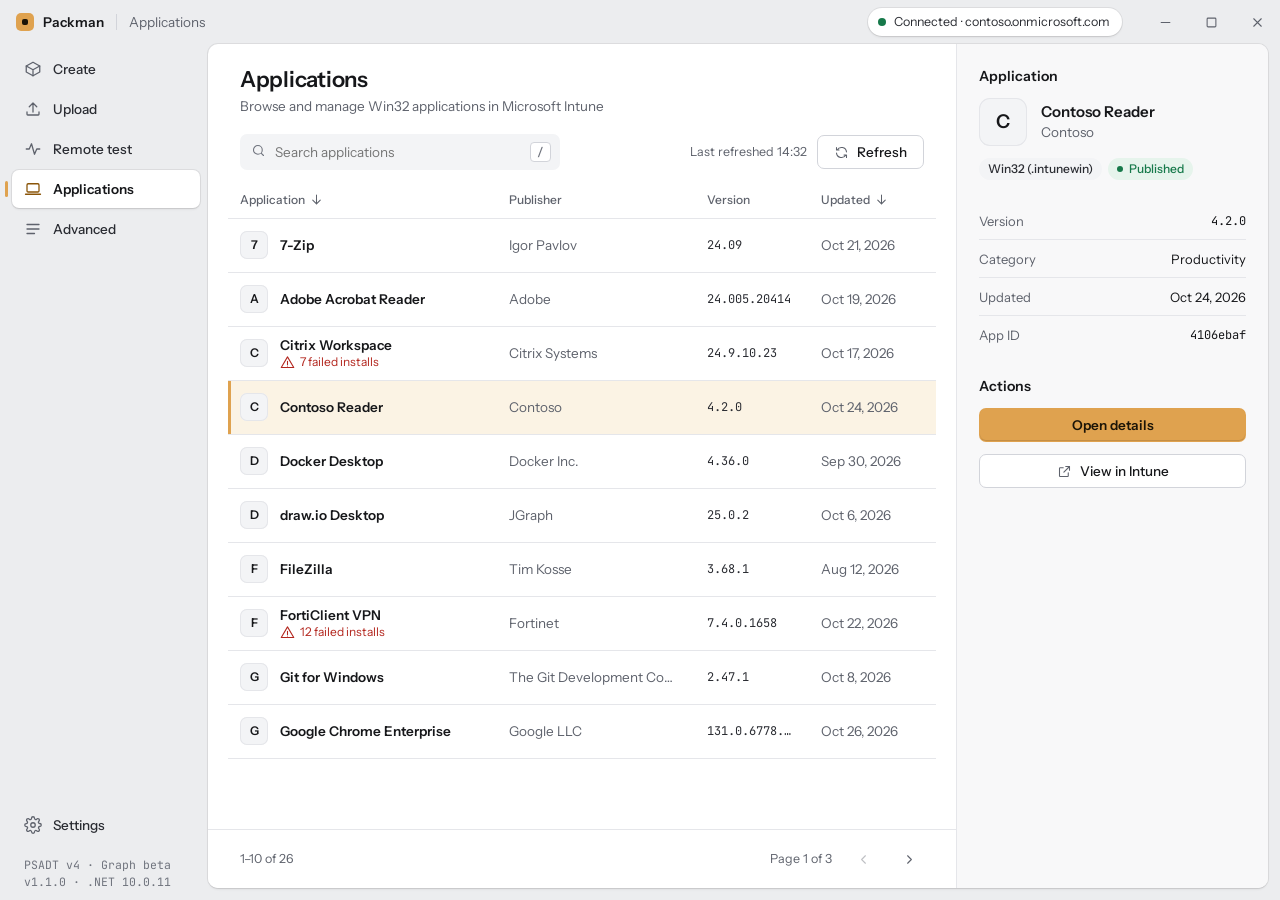
==== out/design/concept-1/index.html @ 4ac7f9b2 "T-0170 design: Concept 1 'Quiet Ledger' is a clickable, calm conventional-l" ====
<!doctype html>
<html lang="en">
<head>
<meta charset="utf-8">
<meta name="viewport" content="width=device-width,initial-scale=1">
<title>Packman — concept 1: Quiet Ledger</title>
<link rel="icon" href="data:,">
<link rel="stylesheet" href="styles.css">
</head>
<body>
<svg width="0" height="0" style="position:absolute" aria-hidden="true">
  <defs>
    <symbol id="i-box" viewBox="0 0 24 24"><path d="M21 8 12 3 3 8v8l9 5 9-5z"/><path d="m3 8 9 5 9-5M12 13v8"/></symbol>
    <symbol id="i-upload" viewBox="0 0 24 24"><path d="M12 16V4M7 9l5-5 5 5M4 16v3a1 1 0 0 0 1 1h14a1 1 0 0 0 1-1v-3"/></symbol>
    <symbol id="i-laptop" viewBox="0 0 24 24"><rect x="4" y="5" width="16" height="11" rx="1.5"/><path d="M2 19h20"/></symbol>
    <symbol id="i-pulse" viewBox="0 0 24 24"><path d="M3 12h4l3-7 4 14 3-7h4"/></symbol>
    <symbol id="i-list" viewBox="0 0 24 24"><path d="M4 6h16M4 12h16M4 18h10"/></symbol>
    <symbol id="i-gear" viewBox="0 0 24 24"><circle cx="12" cy="12" r="3"/><path d="M19.4 15a1.7 1.7 0 0 0 .3 1.8l.1.1a2 2 0 1 1-2.8 2.8l-.1-.1a1.7 1.7 0 0 0-1.8-.3 1.7 1.7 0 0 0-1 1.5V21a2 2 0 1 1-4 0v-.1a1.7 1.7 0 0 0-1.1-1.5 1.7 1.7 0 0 0-1.8.3l-.1.1a2 2 0 1 1-2.8-2.8l.1-.1a1.7 1.7 0 0 0 .3-1.8 1.7 1.7 0 0 0-1.5-1H3a2 2 0 1 1 0-4h.1a1.7 1.7 0 0 0 1.5-1.1 1.7 1.7 0 0 0-.3-1.8l-.1-.1a2 2 0 1 1 2.8-2.8l.1.1a1.7 1.7 0 0 0 1.8.3H9a1.7 1.7 0 0 0 1-1.5V3a2 2 0 1 1 4 0v.1a1.7 1.7 0 0 0 1 1.5 1.7 1.7 0 0 0 1.8-.3l.1-.1a2 2 0 1 1 2.8 2.8l-.1.1a1.7 1.7 0 0 0-.3 1.8V9a1.7 1.7 0 0 0 1.5 1H21a2 2 0 1 1 0 4h-.1a1.7 1.7 0 0 0-1.5 1z"/></symbol>
    <symbol id="i-search" viewBox="0 0 24 24"><circle cx="11" cy="11" r="7"/><path d="m20 20-3.5-3.5"/></symbol>
    <symbol id="i-refresh" viewBox="0 0 24 24"><path d="M20 11a8 8 0 0 0-14.9-3M4 4v4h4M4 13a8 8 0 0 0 14.9 3M20 20v-4h-4"/></symbol>
    <symbol id="i-chev-r" viewBox="0 0 24 24"><path d="m9 6 6 6-6 6"/></symbol>
    <symbol id="i-chev-l" viewBox="0 0 24 24"><path d="m15 6-6 6 6 6"/></symbol>
    <symbol id="i-chev-d" viewBox="0 0 24 24"><path d="m6 9 6 6 6-6"/></symbol>
    <symbol id="i-sort" viewBox="0 0 24 24"><path d="M12 5v14M6 13l6 6 6-6"/></symbol>
    <symbol id="i-copy" viewBox="0 0 24 24"><rect x="9" y="9" width="11" height="11" rx="2"/><path d="M5 15V6a2 2 0 0 1 2-2h8"/></symbol>
    <symbol id="i-ext" viewBox="0 0 24 24"><path d="M14 4h6v6M20 4l-9 9M18 14v5a1 1 0 0 1-1 1H5a1 1 0 0 1-1-1V7a1 1 0 0 1 1-1h5"/></symbol>
    <symbol id="i-check" viewBox="0 0 24 24"><path d="m5 12 5 5 9-10"/></symbol>
    <symbol id="i-x" viewBox="0 0 24 24"><path d="M6 6l12 12M18 6 6 18"/></symbol>
    <symbol id="i-edit" viewBox="0 0 24 24"><path d="M4 20h4L19 9l-4-4L4 16z"/></symbol>
    <symbol id="i-trash" viewBox="0 0 24 24"><path d="M4 7h16M9 7V4h6v3M6 7l1 13h10l1-13"/></symbol>
    <symbol id="i-code" viewBox="0 0 24 24"><path d="m8 8-5 4 5 4M16 8l5 4-5 4M14 5l-4 14"/></symbol>
    <symbol id="i-plus" viewBox="0 0 24 24"><path d="M12 5v14M5 12h14"/></symbol>
    <symbol id="i-folder" viewBox="0 0 24 24"><path d="M3 7a1 1 0 0 1 1-1h5l2 2h8a1 1 0 0 1 1 1v9a1 1 0 0 1-1 1H4a1 1 0 0 1-1-1z"/></symbol>
    <symbol id="i-users" viewBox="0 0 24 24"><circle cx="9" cy="9" r="3.2"/><path d="M3 20a6 6 0 0 1 12 0M16 6.2a3.2 3.2 0 0 1 0 5.6M21 20a6 6 0 0 0-4-5.6"/></symbol>
    <symbol id="i-info" viewBox="0 0 24 24"><circle cx="12" cy="12" r="9"/><path d="M12 11v5M12 8v.01"/></symbol>
    <symbol id="i-alert" viewBox="0 0 24 24"><path d="M12 3 2 20h20z"/><path d="M12 10v5M12 17.5v.01"/></symbol>
    <symbol id="i-play" viewBox="0 0 24 24"><path d="M7 5v14l12-7z"/></symbol>
    <symbol id="i-back" viewBox="0 0 24 24"><path d="M19 12H5M11 6l-6 6 6 6"/></symbol>
    <symbol id="i-panel" viewBox="0 0 24 24"><rect x="3" y="4" width="18" height="16" rx="2"/><path d="M15 4v16"/></symbol>
    <symbol id="i-file" viewBox="0 0 24 24"><path d="M14 3H7a1 1 0 0 0-1 1v16a1 1 0 0 0 1 1h10a1 1 0 0 0 1-1V7z"/><path d="M14 3v4h4"/></symbol>
  </defs>
</svg>

<div class="app" id="app" data-conn="on">
  <header class="titlebar">
    <div class="brand"><span class="brand-mark"></span>Packman</div>
    <span class="crumb" id="crumb">Applications</span>
    <span class="title-fill"></span>
    <button class="conn" id="conn" type="button" aria-label="Connection status">
      <span class="on"><span class="dot"></span>Connected · contoso.onmicrosoft.com</span>
      <span class="off"><span class="dot"></span>Not connected <b>Sign in</b></span>
    </button>
    <div class="wctl" aria-hidden="true">
      <span><svg class="i sm" viewBox="0 0 24 24"><path d="M5 12h14"/></svg></span>
      <span><svg class="i sm" viewBox="0 0 24 24"><rect x="5" y="5" width="14" height="14" rx="1.5"/></svg></span>
      <span><svg class="i sm"><use href="#i-x"/></svg></span>
    </div>
  </header>

  <div class="shell">
    <nav class="nav" aria-label="Main">
      <div class="nav-group">
        <a href="#create" data-nav="create"><svg class="i"><use href="#i-box"/></svg>Create</a>
        <a href="#upload" data-nav="upload"><svg class="i"><use href="#i-upload"/></svg>Upload</a>
        <a href="#remote-test" data-nav="remote-test"><svg class="i"><use href="#i-pulse"/></svg>Remote test</a>
        <a href="#applications" data-nav="applications"><svg class="i"><use href="#i-laptop"/></svg>Applications</a>
        <a href="#advanced" data-nav="advanced"><svg class="i"><use href="#i-list"/></svg>Advanced</a>
      </div>
      <div class="nav-fill"></div>
      <div class="nav-group"><a href="#settings" data-nav="settings"><svg class="i"><use href="#i-gear"/></svg>Settings</a></div>
      <div class="nav-meta">PSADT v4 · Graph beta<br>v1.1.0 · .NET 10.0.11</div>
    </nav>

    <main class="page" id="page">

<!-- ===================== APPLICATIONS ===================== -->
<section data-screen="applications" data-title="Applications" data-nav="applications">
  <div class="frame" id="frame-apps">
    <div class="main">
      <header class="ph">
        <div class="ph-top">
          <div class="ph-text"><h1>Applications</h1><p class="sub">Browse and manage Win32 applications in Microsoft Intune</p></div>
          <div class="ph-actions"><button class="btn details-btn" data-rail-toggle><svg class="i"><use href="#i-panel"/></svg>Details</button></div>
        </div>
      </header>
      <div class="toolbar">
        <div class="search">
          <svg class="i sm"><use href="#i-search"/></svg>
          <input class="field" id="search" type="search" placeholder="Search applications" aria-label="Search applications" autocomplete="off">
          <kbd>/</kbd>
        </div>
        <span class="grow"></span>
        <span class="pill-meta" id="refreshed">Last refreshed 14:32</span>
        <button class="btn" id="refresh" type="button"><svg class="i sm"><use href="#i-refresh"/></svg>Refresh</button>
      </div>
      <div class="banner callout bad" id="apps-error" hidden>
        <svg class="i"><use href="#i-alert"/></svg>
        <div class="grow"><b>Couldn’t refresh the list.</b> Microsoft Graph didn’t answer within 30 seconds. Showing the list from 14:32.</div>
        <button class="link" id="retry">Try again</button>
      </div>
      <div class="tablewrap" id="apps-wrap">
        <table class="apps" aria-label="Applications">
          <colgroup><col style="width:38%"><col style="width:28%"><col style="width:16%"><col style="width:18%"></colgroup>
          <thead><tr>
            <th aria-sort="ascending"><button data-sort="name">Application <svg class="i sm"><use href="#i-sort"/></svg></button></th>
            <th>Publisher</th><th>Version</th>
            <th><button data-sort="updated">Updated <svg class="i sm"><use href="#i-sort"/></svg></button></th>
          </tr></thead>
          <tbody id="apps-body"></tbody>
        </table>
        <div class="empty" id="apps-empty" hidden>
          <div class="ic"><svg class="i"><use href="#i-search"/></svg></div>
          <h2>No applications to show</h2>
          <p id="apps-empty-text">Nothing matches your search.</p>
          <button class="btn" id="clear-search">Clear search</button>
        </div>
        <div class="empty" id="apps-offline" hidden>
          <div class="ic"><svg class="i"><use href="#i-laptop"/></svg></div>
          <h2>Not connected to Microsoft Intune</h2>
          <p>Sign in to browse the applications in your tenant.</p>
          <button class="btn primary" data-signin>Sign in</button>
        </div>
      </div>
      <footer class="pf" id="apps-foot">
        <span class="pill-meta" id="range">1–10 of 26</span>
        <span class="hint"></span>
        <span class="pill-meta" id="pagedisp">Page 1 of 3</span>
        <button class="btn mini icon" id="prev" aria-label="Previous page"><svg class="i sm"><use href="#i-chev-l"/></svg></button>
        <button class="btn mini icon" id="next" aria-label="Next page"><svg class="i sm"><use href="#i-chev-r"/></svg></button>
      </footer>
    </div>
    <aside class="rail" aria-label="Selected application">
      <div class="block" id="rail-empty" hidden><h3>Application</h3><p class="muted">Select an application to see its details.</p></div>
      <div id="rail-body" style="display:grid;gap:22px">
        <div class="block">
          <h3>Application</h3>
          <div style="display:flex;gap:14px;align-items:center">
            <div class="tile lg" id="r-tile">C</div>
            <div style="min-width:0"><div style="font-weight:600;color:var(--ink);font-size:15px;line-height:20px" id="r-name">Contoso Reader</div><div class="muted" id="r-pub">Contoso</div></div>
          </div>
          <div style="display:flex;gap:6px;flex-wrap:wrap" id="r-chips"></div>
        </div>
        <dl class="kv" id="r-kv"></dl>
        <div class="block">
          <h3>Actions</h3>
          <a class="btn primary" href="#application-detail" id="r-open">Open details</a>
          <button class="btn" data-toast="Opening Intune in your browser…"><svg class="i sm"><use href="#i-ext"/></svg>View in Intune</button>
        </div>
      </div>
    </aside>
  </div>
</section>

<!-- ===================== APPLICATION DETAIL ===================== -->
<section data-screen="application-detail" data-title="Application detail" data-nav="applications">
  <div class="frame" id="frame-detail">
    <div class="main">
      <header class="ph">
        <div class="ph-top">
          <div class="ph-text">
            <div class="crumbs"><a href="#applications">Applications</a><svg class="i sm"><use href="#i-chev-r"/></svg><span id="d-crumb">Contoso Reader</span></div>
            <div class="ph-lead">
              <div class="tile lg" id="d-tile">C</div>
              <div><h1 id="d-name">Contoso Reader</h1><p class="sub" id="d-meta">Contoso · v4.2.0 · System context · Win32</p></div>
            </div>
          </div>
          <div class="ph-actions">
            <button class="btn details-btn" data-rail-toggle><svg class="i"><use href="#i-panel"/></svg>Details</button>
            <button class="btn" id="republish" data-needs-conn><svg class="i sm"><use href="#i-refresh"/></svg>Republish content</button>
            <a class="btn" href="#edit-script" data-from="applications"><svg class="i sm"><use href="#i-code"/></svg>Edit script</a>
          </div>
        </div>
        <div class="strip" role="tablist">
          <button class="tab" role="tab" aria-selected="true" data-tab="overview">Overview</button>
          <button class="tab" role="tab" aria-selected="false" data-tab="package">Package</button>
          <button class="tab" role="tab" aria-selected="false" data-tab="deployment">Deployment</button>
        </div>
      </header>
      <div class="body" id="detail-body">

        <div class="stack" data-panel="overview">
          <div class="sec">
            <h2>Application information</h2>
            <div class="content card"><dl class="kv" id="d-info"></dl></div>
          </div>
          <div class="sec">
            <h2>Description</h2>
            <div class="content"><p id="d-desc" style="max-width:640px"></p></div>
          </div>
          <div class="sec">
            <h2>Assignments <span class="push"><button class="link" data-goto-tab="deployment">Manage in Deployment</button></span></h2>
            <div class="content list">
              <div><div class="tile sm"><svg class="i sm"><use href="#i-users"/></svg></div><div class="grow">Workplace engineering — Windows application pilot devices</div><span class="chip ok">Required</span></div>
              <div><div class="tile sm"><svg class="i sm"><use href="#i-users"/></svg></div><div class="grow">All corporate Windows laptops</div><span class="chip">Available</span></div>
            </div>
          </div>
          <div class="danger-zone">
            <div class="grow"><h2>Delete application</h2><p>Permanently deletes this app and its assignments from Intune. Installed copies stay on devices; use an Uninstall assignment to remove them.</p></div>
            <button class="btn danger" id="delete" data-needs-conn><svg class="i sm"><use href="#i-trash"/></svg>Delete from Intune</button>
          </div>
        </div>

        <div class="stack" data-panel="package" hidden>
          <div class="sec">
            <h2>Package contents <small>PSADT v4 template</small></h2>
            <div class="content card">
              <dl class="kv">
                <div><dt>Content file</dt><dd class="mono">ContosoReader-4.2.0.intunewin</dd></div>
                <div><dt>Package folder</dt><dd class="mono">\\fs01\packages\Contoso\Reader\4.2.0</dd></div>
                <div><dt>Encrypted size</dt><dd>48.2 MB</dd></div>
                <div><dt>Install context</dt><dd>System</dd></div>
                <div><dt>Signed</dt><dd><span class="chip ok"><span class="d"></span>Script signed · Contoso Code Signing</span></dd></div>
              </dl>
            </div>
          </div>
          <div class="sec">
            <h2>Files <span class="push"><a class="link" href="#edit-script" data-from="applications">Edit script</a></span></h2>
            <div class="content list">
              <div><svg class="i sm muted"><use href="#i-file"/></svg><span class="grow mono">Invoke-AppDeployToolkit.ps1</span><span class="muted mono">14 KB</span></div>
              <div><svg class="i sm muted"><use href="#i-folder"/></svg><span class="grow mono">Files\ContosoReader-4.2.0-x64.msi</span><span class="muted mono">46.9 MB</span></div>
              <div><svg class="i sm muted"><use href="#i-folder"/></svg><span class="grow mono">Config\config.psd1</span><span class="muted mono">3 KB</span></div>
              <div><svg class="i sm muted"><use href="#i-folder"/></svg><span class="grow mono">Strings\strings.psd1</span><span class="muted mono">9 KB</span></div>
            </div>
          </div>
        </div>

        <div class="stack" data-panel="deployment" hidden>
          <div class="sec">
            <h2>Command lines</h2>
            <div class="content card" style="display:grid;gap:16px">
              <div><label class="fl">Install command</label><div class="cmd"><div class="code">Invoke-AppDeployToolkit.exe Install -DeployMode Silent</div><button class="btn" data-copy="Install command">Copy</button></div></div>
              <div><label class="fl">Uninstall command</label><div class="cmd"><div class="code">Invoke-AppDeployToolkit.exe Uninstall -DeployMode Silent</div><button class="btn" data-copy="Uninstall command">Copy</button></div></div>
            </div>
          </div>
          <div class="sec">
            <h2>Detection rules <small>1 rule</small>
              <span class="push"><select class="field" style="width:104px;height:30px" aria-label="Rule type"><option>MSI</option><option>File</option><option>Registry</option></select><button class="btn mini" data-needs-conn data-toast="Detection rule added — written to Intune"><svg class="i sm"><use href="#i-plus"/></svg>Add rule</button></span></h2>
            <div class="content">
              <div class="rule-row"><span class="tag">FILE</span><span class="grow mono">%ProgramFiles%\Contoso Reader\Reader.exe · version ≥ 4.2.0</span><button class="btn icon" aria-label="Edit rule" data-needs-conn data-toast="Rule editor opened"><svg class="i sm"><use href="#i-edit"/></svg></button><button class="btn icon" aria-label="Delete rule" data-needs-conn data-toast="Rule removed — written to Intune"><svg class="i sm"><use href="#i-trash"/></svg></button></div>
              <p class="help">Saving patches the app in Intune; devices re-evaluate detection at their next check-in.</p>
            </div>
          </div>
          <div class="sec">
            <h2>Requirements</h2>
            <div class="content tiles">
              <div class="wide"><small>Minimum Windows release</small><b>Windows 11 22H2</b></div>
              <div><small>Install context</small><b>System</b></div><div><small>Restart behavior</small><b>By return code</b></div>
              <div><small>Maximum install time</small><b>60 min</b></div><div><small>Disk space</small><b>500 MB</b></div>
            </div>
          </div>
          <div class="sec">
            <h2>Assignment groups <small>click a group to manage members</small></h2>
            <div class="content list">
              <div><div class="tile sm"><svg class="i sm"><use href="#i-users"/></svg></div><div class="grow">Workplace engineering — Windows application pilot devices</div><span class="chip ok">Required</span><button class="btn icon" aria-label="Remove group" data-needs-conn data-toast="Group removed — written to Intune"><svg class="i sm"><use href="#i-x"/></svg></button></div>
              <div><div class="tile sm"><svg class="i sm"><use href="#i-users"/></svg></div><div class="grow">All corporate Windows laptops</div><span class="chip">Available</span><button class="btn icon" aria-label="Remove group" data-needs-conn data-toast="Group removed — written to Intune"><svg class="i sm"><use href="#i-x"/></svg></button></div>
            </div>
            <div style="display:flex;gap:8px;margin-top:12px"><button class="btn" data-needs-conn data-toast="Group picker opened"><svg class="i sm"><use href="#i-plus"/></svg>Add group</button><button class="btn primary" data-needs-conn data-toast="Assignments saved to Intune">Save assignments</button></div>
          </div>
        </div>
      </div>
    </div>
    <aside class="rail" aria-label="Deployment and publishing">
      <div class="block">
        <h3>Deployment status</h3>
        <div><div class="muted" style="font-size:12.5px">Targeted devices</div><div class="big" id="s-total">120</div></div>
        <div class="bar" id="s-bar"></div>
        <div class="legend" id="s-legend"></div>
        <p class="help when-off" style="margin:0">Not connected. Figures are from the last sync (Oct 27, 14:32). <button class="link" data-signin>Sign in</button> to make changes.</p>
      </div>
      <div class="rule"></div>
      <div class="block">
        <h3>Intune publishing</h3>
        <dl class="kv">
          <div><dt>State</dt><dd><span class="chip ok">Published</span></dd></div>
          <div><dt>App ID</dt><dd style="display:flex;align-items:center;gap:6px"><span class="mono" id="s-id">3f9c61a2</span><button class="btn icon" style="min-height:26px;width:26px" aria-label="Copy app ID" data-copy="App ID"><svg class="i sm"><use href="#i-copy"/></svg></button></dd></div>
          <div><dt>Created</dt><dd>Sep 2, 2026</dd></div>
          <div><dt>Published</dt><dd id="s-pub">Oct 24, 2026</dd></div>
        </dl>
        <button class="btn primary" data-toast="Opening Intune in your browser…"><svg class="i sm"><use href="#i-ext"/></svg>View in Intune</button>
      </div>
    </aside>
  </div>
</section>

<!-- ===================== EDIT SCRIPT ===================== -->
<section data-screen="edit-script" data-title="Edit script" data-nav="applications">
  <div class="frame no-rail">
    <div class="main">
      <header class="ph">
        <div class="ph-top">
          <div class="ph-text">
            <div class="crumbs"><a href="#applications" id="es-back-1">Applications</a><svg class="i sm"><use href="#i-chev-r"/></svg><span>Edit script</span></div>
            <h1>Edit script</h1><p class="sub">Contoso Reader 4.2.0 · Invoke-AppDeployToolkit.ps1</p>
          </div>
          <div class="ph-actions"><span class="chip warn" id="es-dirty" hidden><span class="d"></span>Unsaved changes</span><button class="btn primary" id="es-save">Save</button></div>
        </div>
      </header>
      <div class="body" style="padding-top:18px">
        <div class="editor">
          <div class="files">
            <p>Package</p>
            <button aria-current="true"><svg class="i sm"><use href="#i-file"/></svg>Invoke-AppDeployToolkit.ps1</button>
            <button><svg class="i sm"><use href="#i-file"/></svg>config.psd1</button>
            <button><svg class="i sm"><use href="#i-file"/></svg>strings.psd1</button>
          </div>
<pre id="es-code" contenteditable="true" spellcheck="false" aria-label="Script editor"><span><i class="c"># Contoso Reader 4.2.0 · PSADT v4</i></span><span><i class="k">$adtSession</i> = @{</span><span>    AppVendor = <i class="s">'Contoso'</i></span><span>    AppName = <i class="s">'Reader'</i></span><span>    AppVersion = <i class="s">'4.2.0'</i></span><span>    AppArch = <i class="s">'x64'</i></span><span>    AppScriptDate = <i class="s">'2026-10-24'</i></span><span>}</span><span></span><span><i class="k">function</i> <i class="v">Install-ADTDeployment</i></span><span>{</span><span>    <i class="c">## Pre-install</i></span><span>    <i class="v">Show-ADTInstallationWelcome</i> -CloseProcesses <i class="s">'Reader'</i> -CheckDiskSpace</span><span>    <i class="c">## Install</i></span><span>    <i class="v">Start-ADTMsiProcess</i> -Action Install -FilePath <i class="s">'ContosoReader-4.2.0-x64.msi'</i></span><span>}</span></pre>
        </div>
      </div>
      <footer class="pf"><span class="hint l">Ctrl+S saves the active file</span><a class="btn" href="#application-detail"><svg class="i sm"><use href="#i-back"/></svg>Back to package</a></footer>
    </div>
  </div>
</section>

<!-- ===================== CREATE ===================== -->
<section data-screen="create" data-title="Create package" data-nav="create">
  <div class="frame" id="frame-create">
    <div class="main">
      <header class="ph">
        <div class="ph-top">
          <div class="ph-text"><h1>Create package</h1><p class="sub">Prepare, test and publish a PSADT application to Microsoft Intune</p></div>
          <div class="ph-actions"><span class="pill-meta" id="pkg-state">no package yet</span><button class="btn details-btn" data-rail-toggle><svg class="i"><use href="#i-panel"/></svg>Details</button></div>
        </div>
        <div class="stepper" id="stepper">
          <button class="step" data-step="1" aria-current="step"><i></i><span><em>1</em>Package</span></button>
          <button class="step" data-step="2"><i></i><span><em>2</em>Configure</span></button>
          <button class="step" data-step="3"><i></i><span><em>3</em>Review &amp; publish</span></button>
        </div>
      </header>
      <div class="body" id="create-body">

        <div class="stack" data-step-panel="1">
          <div style="display:flex;align-items:center;gap:16px">
            <div class="seg" role="group" aria-label="Package mode"><button aria-pressed="true" data-mode="new">Create new</button><button aria-pressed="false" data-mode="upgrade">Upgrade existing</button></div>
            <span class="muted">Already have a built package? <a class="link" href="#upload">Upload it directly</a></span>
          </div>
          <div class="sec">
            <h2>Start with your installer</h2>
            <p class="lead">Choose the source first. Review the detected details before generating your package.</p>
            <div class="content card">
              <div class="grid2">
                <div class="span">
                  <label class="fl" for="src">Source installer <b>*</b></label>
                  <div class="row-field"><input class="field mono" id="src" value="C:\Sources\ContosoReader-4.2.0-x64.msi"><button class="btn" data-toast="File picker opened"><svg class="i sm"><use href="#i-folder"/></svg>Browse…</button></div>
                  <p class="help">Drop an MSI or EXE here — metadata, icon and product code are read automatically.</p>
                </div>
                <div><label class="fl" for="mf">Manufacturer <b>*</b></label><input class="field" id="mf" value="Contoso"></div>
                <div><label class="fl" for="an">Application name <b>*</b></label><input class="field" id="an" value="Contoso Reader"></div>
                <div><label class="fl" for="vr">Version <b>*</b></label><input class="field mono" id="vr" value="4.2.0"></div>
                <div><label class="fl" for="ar">Architecture</label><select class="field" id="ar"><option>x64</option><option>x86</option><option>arm64</option></select></div>
                <div class="span"><label class="fl" for="os">Output share</label><input class="field mono" id="os" value="\\fs01\packages\Contoso\Reader\4.2.0"></div>
              </div>
            </div>
          </div>
          <div class="callout ok" id="generated" hidden>
            <svg class="i"><use href="#i-check"/></svg>
            <div class="grow"><b>Package generated.</b> 14 files written to the share. Test it on a device before configuring Intune.</div>
            <div style="display:flex;gap:14px;align-items:center"><a class="link" href="#edit-script" data-from="create">Edit script</a><a class="link" href="#remote-test">Remote test</a><button class="link" data-toast="Opened \\fs01\packages\Contoso\Reader\4.2.0">Open folder</button></div>
          </div>
        </div>

        <div class="stack" data-step-panel="2" hidden>
          <div class="sec">
            <h2>Command lines <small>from Settings › Intune defaults</small></h2>
            <div class="content card" style="display:grid;gap:14px">
              <div><label class="fl">Install command</label><div class="cmd"><input class="field mono" value="Invoke-AppDeployToolkit.exe Install -DeployMode Silent"><button class="btn" data-copy="Install command">Copy</button></div></div>
              <div><label class="fl">Uninstall command</label><div class="cmd"><input class="field mono" value="Invoke-AppDeployToolkit.exe Uninstall -DeployMode Silent"><button class="btn" data-copy="Uninstall command">Copy</button></div></div>
              <div class="grid2"><div><label class="fl" for="ctx">Install context</label><select class="field" id="ctx"><option>System</option><option>User</option></select></div><div><label class="fl" for="dm">Deploy mode</label><select class="field" id="dm"><option>Silent</option><option>NonInteractive</option><option>Interactive</option></select></div></div>
            </div>
          </div>
          <div class="sec">
            <h2>Detection rule</h2>
            <div class="content card"><div class="rule-row"><span class="tag">MSI</span><span class="grow mono">{8E6A21C4-3B7D-4F10-9A52-6C1D0E7B94F3} · version ≥ 4.2.0</span><button class="btn icon" aria-label="Edit rule" data-toast="Rule editor opened"><svg class="i sm"><use href="#i-edit"/></svg></button></div></div>
          </div>
          <div class="sec">
            <h2>Requirements</h2>
            <div class="content tiles"><div class="wide"><small>Minimum Windows release</small><b>Windows 11 22H2</b></div><div><small>Maximum install time</small><b>60 min</b></div><div><small>Disk space</small><b>500 MB</b></div></div>
          </div>
          <div class="sec">
            <h2>Return codes</h2>
            <div class="content list"><div><span class="mono" style="width:44px">0</span><span class="grow">Success</span></div><div><span class="mono" style="width:44px">1707</span><span class="grow">Success</span></div><div><span class="mono" style="width:44px">3010</span><span class="grow">Soft reboot</span></div><div><span class="mono" style="width:44px">1641</span><span class="grow">Hard reboot</span></div><div><span class="mono" style="width:44px">1618</span><span class="grow">Retry</span></div></div>
          </div>
          <div class="sec">
            <h2>Assignments</h2>
            <div class="content list"><div><div class="tile sm"><svg class="i sm"><use href="#i-users"/></svg></div><div class="grow">Workplace engineering — Windows application pilot devices</div><span class="chip ok">Required</span></div></div>
          </div>
        </div>

        <div class="stack" data-step-panel="3" hidden>
          <div class="sec">
            <h2>What will be sent to Intune</h2>
            <div class="content card"><dl class="kv">
              <div><dt>Application</dt><dd>Contoso Reader 4.2.0 (x64)</dd></div>
              <div><dt>Publisher</dt><dd>Contoso</dd></div>
              <div><dt>Install command</dt><dd class="mono">Invoke-AppDeployToolkit.exe Install -DeployMode Silent</dd></div>
              <div><dt>Detection</dt><dd class="mono">MSI product code · version ≥ 4.2.0</dd></div>
              <div><dt>Assignment</dt><dd>1 group · Required</dd></div>
            </dl></div>
          </div>
          <div class="callout when-off"><svg class="i"><use href="#i-info"/></svg><div class="grow"><b>Sign in to publish.</b> Publish to Intune stays off until a tenant is connected. Nothing has been uploaded.</div><button class="btn mini" data-signin>Sign in</button></div>
          <div class="sec" id="pub-run" hidden>
            <h2>Publishing</h2>
            <div class="content card" style="display:grid;gap:12px"><div class="progress"><i id="pub-bar"></i></div><div class="steps-pub" id="pub-steps"></div></div>
          </div>
        </div>
      </div>
      <footer class="pf">
        <button class="btn" id="c-back" disabled><svg class="i sm"><use href="#i-back"/></svg>Back</button>
        <span class="hint" id="c-hint">Creates files on your share. Nothing is uploaded yet.</span>
        <button class="btn primary" id="c-next">Generate package</button>
      </footer>
    </div>
    <aside class="rail" aria-label="Package preview">
      <div class="block"><h3>Package preview</h3><p class="muted" style="margin-top:-6px">PSADT v4 · Win32 application</p></div>
      <dl class="kv">
        <div><dt>Application</dt><dd id="pv-app">Contoso Reader</dd></div>
        <div><dt>Publisher</dt><dd id="pv-pub">Contoso</dd></div>
        <div><dt>Version</dt><dd class="mono" id="pv-ver">4.2.0</dd></div>
        <div><dt>Installer</dt><dd>MSI</dd></div>
        <div><dt>Product code</dt><dd class="mono">{8E6A21C4…94F3}</dd></div>
      </dl>
      <div class="rule"></div>
      <div class="block">
        <h3>Readiness</h3>
        <div class="legend">
          <div><span class="sw" style="background:var(--ok)"></span>Installer<b>found</b></div>
          <div><span class="sw" style="background:var(--ok)"></span>Output share<b>writable</b></div>
          <div><span class="sw" style="background:var(--ok)"></span>PSADT template<b>v4.0.6</b></div>
          <div><span class="sw" style="background:var(--faint)" id="rd-dot"></span>Intune connection<b id="rd-conn">connected</b></div>
        </div>
      </div>
    </aside>
  </div>
</section>

<!-- ===================== UPLOAD ===================== -->
<section data-screen="upload" data-title="Upload to Intune" data-nav="upload">
  <div class="frame">
    <div class="main">
      <header class="ph"><div class="ph-top"><div class="ph-text"><h1>Upload to Intune</h1><p class="sub">Publish a package that is already built on your share</p></div><div class="ph-actions"><button class="btn details-btn" data-rail-toggle><svg class="i"><use href="#i-panel"/></svg>Details</button></div></div></header>
      <div class="body">
        <div class="stack">
          <div class="sec">
            <h2>Package from share <small>\\fs01\packages</small></h2>
            <div class="content list" id="up-list">
              <label class="pick"><input type="radio" name="up" checked><div class="grow">Contoso Reader 4.2.0<small class="mono">\\fs01\packages\Contoso\Reader\4.2.0</small></div><span class="muted">Built Oct 24</span></label>
              <label class="pick"><input type="radio" name="up"><div class="grow">7-Zip 24.09<small class="mono">\\fs01\packages\Igor Pavlov\7-Zip\24.09</small></div><span class="muted">Built Oct 21</span></label>
              <label class="pick"><input type="radio" name="up"><div class="grow">Notepad++ 8.7.4<small class="mono">\\fs01\packages\Notepad++ Team\Notepad++\8.7.4</small></div><span class="muted">Built Oct 18</span></label>
            </div>
          </div>
          <div class="sec">
            <h2>Command lines</h2>
            <div class="content card" style="display:grid;gap:14px">
              <div><label class="fl">Install command</label><div class="cmd"><input class="field mono" value="Invoke-AppDeployToolkit.exe Install -DeployMode Silent"><button class="btn" data-copy="Install command">Copy</button></div></div>
              <div><label class="fl">Uninstall command</label><div class="cmd"><input class="field mono" value="Invoke-AppDeployToolkit.exe Uninstall -DeployMode Silent"><button class="btn" data-copy="Uninstall command">Copy</button></div></div>
            </div>
          </div>
          <div class="sec">
            <h2>Detection rules <small>1 rule</small><span class="push"><button class="btn mini" data-toast="Detection rule added"><svg class="i sm"><use href="#i-plus"/></svg>Add rule</button></span></h2>
            <div class="content"><div class="rule-row"><span class="tag">MSI</span><span class="grow mono">{8E6A21C4-3B7D-4F10-9A52-6C1D0E7B94F3} · version ≥ 4.2.0</span><button class="btn icon" aria-label="Delete rule" data-toast="Rule removed"><svg class="i sm"><use href="#i-trash"/></svg></button></div></div>
          </div>
          <div class="sec">
            <h2>Requirements</h2>
            <div class="content tiles"><div class="wide"><small>Minimum Windows release</small><b>Windows 11 22H2</b></div><div><small>Maximum install time</small><b>60 min</b></div><div><small>Disk space</small><b>500 MB</b></div></div>
          </div>
        </div>
      </div>
      <footer class="pf"><span class="hint l">Uploads the package and creates the app in your tenant.</span><button class="btn primary" id="up-publish" data-needs-conn>Publish to Intune</button></footer>
    </div>
    <aside class="rail">
      <div class="block"><h3>Publish readiness</h3>
        <div class="legend">
          <div><span class="sw" style="background:var(--ok)"></span>Package folder<b>valid</b></div>
          <div><span class="sw" style="background:var(--ok)"></span>Launcher &amp; manifest<b>checked</b></div>
          <div><span class="sw" style="background:var(--ok)"></span>Code signing<b>on</b></div>
          <div><span class="sw" style="background:var(--faint)" class="rd2"></span>Intune connection<b class="rd2-t">connected</b></div>
        </div>
      </div>
      <p class="help when-off" style="margin:0">Sign in on the Settings page to publish. <button class="link" data-signin>Sign in</button></p>
    </aside>
  </div>
</section>

<!-- ===================== REMOTE TEST ===================== -->
<section data-screen="remote-test" data-title="Remote test" data-nav="remote-test">
  <div class="frame">
    <div class="main">
      <header class="ph"><div class="ph-top"><div class="ph-text"><h1>Remote test</h1><p class="sub">Run the package on a device you choose, before it goes anywhere near Intune</p></div><div class="ph-actions"><button class="btn details-btn" data-rail-toggle><svg class="i"><use href="#i-panel"/></svg>Details</button></div></div></header>
      <div class="body">
        <div class="stack">
          <div class="card"><div class="grid2">
            <div class="span"><label class="fl" for="rt-folder">Package folder</label><div class="row-field"><input class="field mono" id="rt-folder" value="\\fs01\packages\Contoso\Reader\4.2.0"><button class="btn" data-toast="Folder picker opened"><svg class="i sm"><use href="#i-folder"/></svg>Browse…</button></div></div>
            <div><label class="fl" for="rt-pc">Computer</label><select class="field" id="rt-pc"><option>WS-TEST-014</option><option>WS-TEST-022</option><option>VM-WIN11-PILOT</option></select></div>
            <div><label class="fl">Context</label><div class="seg" role="group"><button aria-pressed="true">System</button><button aria-pressed="false">User</button></div></div>
            <div><label class="fl" for="rt-mode">Deploy mode</label><select class="field" id="rt-mode"><option>Interactive</option><option>Silent</option><option>NonInteractive</option></select></div>
            <div><label class="fl">Action</label><div class="seg" id="rt-action" role="group"><button aria-pressed="true">Install</button><button aria-pressed="false">Uninstall</button><button aria-pressed="false">Repair</button></div></div>
          </div></div>
          <div class="sec">
            <h2>Live output <span class="push"><button class="btn mini" id="rt-run"><svg class="i sm"><use href="#i-play"/></svg>Run test</button></span></h2>
            <div class="content"><div class="output" id="rt-out"><span class="dim">Output appears here once a test starts.</span></div></div>
          </div>
        </div>
      </div>
      <footer class="pf"><span class="hint l">Tests run on the device only. Nothing is uploaded to Intune.</span><a class="btn primary" href="#create" data-step-go="2">Continue to configure</a></footer>
    </div>
    <aside class="rail">
      <div class="block"><h3>Test session</h3>
        <dl class="kv">
          <div><dt>Status</dt><dd><span class="chip" id="rt-status">Idle</span></dd></div>
          <div><dt>Computer</dt><dd class="mono" id="rt-pcv">WS-TEST-014</dd></div>
          <div><dt>Last run</dt><dd>Oct 26, 16:48</dd></div>
          <div><dt>Exit code</dt><dd class="mono" id="rt-exit">0</dd></div>
        </dl>
      </div>
      <p class="help" style="margin:0">Attended tests may show prompts. Intune installs run unattended, so confirm the Silent mode before publishing.</p>
    </aside>
  </div>
</section>

<!-- ===================== ADVANCED ===================== -->
<section data-screen="advanced" data-title="Advanced" data-nav="advanced">
  <div class="frame">
    <div class="main">
      <header class="ph">
        <div class="ph-top"><div class="ph-text"><h1>Advanced</h1><p class="sub">Directory tools for Microsoft Entra ID groups and devices</p></div><div class="ph-actions"><button class="btn details-btn" data-rail-toggle><svg class="i"><use href="#i-panel"/></svg>Details</button></div></div>
        <div class="strip" role="tablist">
          <button class="tab" role="tab" aria-selected="true" data-adv="bulk">Bulk add PCs to group</button>
          <button class="tab" role="tab" aria-selected="false" data-adv="members">PC group membership</button>
          <button class="tab" role="tab" aria-selected="false" data-adv="apps">Apps assigned to group</button>
        </div>
      </header>
      <div class="body">
        <div class="stack" data-adv-panel="bulk">
          <div class="when-off empty" style="min-height:0;padding:40px 0"><div class="ic"><svg class="i"><use href="#i-list"/></svg></div><h2>Not connected to Microsoft Intune</h2><p>Sign in on the Settings page to use the directory actions.</p><button class="btn primary" data-signin>Sign in</button></div>
          <div class="when-on stack" style="max-width:none">
            <div><label class="fl" for="bg">Target group</label><input class="field" id="bg" value="Pilot — Windows 11 devices"><p class="help"><span class="chip ok"><span class="d"></span>Group found</span>&nbsp; 48 members · Assigned</p></div>
            <div><label class="fl" for="pcs">PC names</label><textarea class="field mono" id="pcs" rows="5">WS-TEST-014
WS-TEST-022
WS-FIN-0310, WS-FIN-0311
WS-HR-0027</textarea><p class="help">One name per line, or separated by commas, semicolons or spaces. <span id="pcn">5 names</span> · Only direct group membership is changed.</p></div>
            <div><button class="btn primary" id="bulk-run">Add to group</button></div>
            <div class="sec" id="bulk-res" hidden><h2>Results</h2><div class="content list">
              <div><span class="grow mono">WS-TEST-014</span><span class="chip ok">Added</span></div>
              <div><span class="grow mono">WS-TEST-022</span><span class="chip">Already a member</span></div>
              <div><span class="grow mono">WS-FIN-0310</span><span class="chip ok">Added</span></div>
              <div><span class="grow mono">WS-FIN-0311</span><span class="chip ok">Added</span></div>
              <div><span class="grow mono">WS-HR-0027</span><span class="chip bad">Not found</span><span class="muted">No device with this name in Entra ID</span></div>
            </div></div>
          </div>
        </div>
        <div class="stack" data-adv-panel="members" hidden>
          <div class="search" style="width:360px"><svg class="i sm"><use href="#i-search"/></svg><input class="field" placeholder="Search PC names…" aria-label="Search PC names"></div>
          <div class="list">
            <div><div class="tile sm"><svg class="i sm"><use href="#i-laptop"/></svg></div><div class="grow">WS-TEST-014<small>Windows 11 Enterprise 23H2 · last seen today</small></div><span class="chip ok">Compliant</span></div>
            <div><div class="tile sm"><svg class="i sm"><use href="#i-laptop"/></svg></div><div class="grow">WS-FIN-0310<small>Windows 11 Enterprise 23H2 · last seen yesterday</small></div><span class="chip ok">Compliant</span></div>
          </div>
          <div class="sec"><h2>Member of</h2><div class="content list">
            <div><div class="grow">Pilot — Windows 11 devices<small>Pilot ring for new packages</small></div><span class="chip">Assigned</span></div>
            <div><div class="grow">All corporate Windows laptops<small>Dynamic rule: device.deviceOwnership -eq "Company"</small></div><span class="chip">Dynamic</span></div>
          </div></div>
        </div>
        <div class="stack" data-adv-panel="apps" hidden>
          <div class="search" style="width:360px"><svg class="i sm"><use href="#i-search"/></svg><input class="field" placeholder="Search Entra groups…" aria-label="Search Entra groups"></div>
          <div class="sec"><h2>Pilot — Windows 11 devices <small>3 applications</small></h2><div class="content list">
            <div><div class="tile sm">C</div><div class="grow">Contoso Reader<small>Contoso · Win32</small></div><span class="chip ok">Required</span></div>
            <div><div class="tile sm">7</div><div class="grow">7-Zip<small>Igor Pavlov · Win32</small></div><span class="chip">Available</span></div>
            <div><div class="tile sm">N</div><div class="grow">Notepad++<small>Notepad++ Team · Win32</small></div><span class="chip">Available</span></div>
          </div></div>
        </div>
      </div>
    </div>
    <aside class="rail">
      <div class="block"><h3>Directory action</h3>
        <dl class="kv"><div><dt>Directory</dt><dd>Microsoft Entra ID</dd></div><div><dt>Tenant</dt><dd class="when-on-i">contoso.onmicrosoft.com</dd></div><div><dt>Scope</dt><dd>Group.ReadWrite.All</dd></div></dl>
      </div>
      <p class="help" style="margin:0">Only direct group membership is changed. Dynamic groups are read-only.</p>
    </aside>
  </div>
</section>

<!-- ===================== SETTINGS ===================== -->
<section data-screen="settings" data-title="Settings" data-nav="settings">
  <div class="frame">
    <div class="main">
      <header class="ph">
        <div class="ph-top"><div class="ph-text"><h1>Settings</h1><p class="sub">Connection, paths and defaults for new packages</p></div><div class="ph-actions"><button class="btn details-btn" data-rail-toggle><svg class="i"><use href="#i-panel"/></svg>Details</button></div></div>
        <div class="strip" role="tablist" style="gap:22px">
          <button class="tab" role="tab" aria-selected="true" data-set="auth">Authentication</button>
          <button class="tab" role="tab" aria-selected="false" data-set="paths">Network paths</button>
          <button class="tab" role="tab" aria-selected="false" data-set="defaults">Intune defaults</button>
          <button class="tab" role="tab" aria-selected="false" data-set="groups">Group assignment</button>
          <button class="tab" role="tab" aria-selected="false" data-set="sign">Code signing</button>
          <button class="tab" role="tab" aria-selected="false" data-set="look">Appearance</button>
        </div>
      </header>
      <div class="body">
        <div class="stack" data-set-panel="auth">
          <div class="card"><div class="grid2">
            <div class="span"><label class="fl" for="tn">Tenant ID</label><input class="field mono" id="tn" value="b41e7d02-6c35-4a9f-8e12-5d07f3a1c9b6"></div>
            <div class="span"><label class="fl" for="cid">Application (client) ID</label><input class="field mono" id="cid" value="9a02c5e7-31f4-4d68-b0a3-7e1c84d2f650"></div>
            <div class="span"><label class="fl" for="cert">Certificate</label><select class="field" id="cert"><option>Packman Graph · thumbprint 4F2A…91C0 · expires Mar 14, 2027</option><option>Browse certificate store…</option></select><p class="help">The app registration signs in with this certificate. No secret is stored.</p></div>
          </div></div>
          <div style="display:flex;gap:8px;align-items:center"><button class="btn" id="test-conn">Test connection</button><button class="btn" data-signin id="auth-btn">Sign in</button><span class="muted" id="test-res"></span></div>
        </div>
        <div class="stack" data-set-panel="paths" hidden><div class="card"><div class="grid2">
          <div class="span"><label class="fl">Package output share</label><input class="field mono" value="\\fs01\packages"></div>
          <div class="span"><label class="fl">PSADT template folder</label><input class="field mono" value="C:\ProgramData\Packman\Templates\PSADT-4.0.6"></div>
          <div class="span"><label class="fl">IntuneWinAppUtil path</label><input class="field mono" value="C:\ProgramData\Packman\Tools\IntuneWinAppUtil.exe"></div>
        </div></div></div>
        <div class="stack" data-set-panel="defaults" hidden><div class="card"><div class="grid2">
          <div class="span"><label class="fl">Install command</label><input class="field mono" value="Invoke-AppDeployToolkit.exe Install -DeployMode Silent"></div>
          <div class="span"><label class="fl">Uninstall command</label><input class="field mono" value="Invoke-AppDeployToolkit.exe Uninstall -DeployMode Silent"></div>
          <div><label class="fl">Minimum Windows release</label><select class="field"><option>Windows 11 22H2</option><option>Windows 10 22H2</option></select></div>
          <div><label class="fl">Maximum install time</label><select class="field"><option>60 minutes</option><option>120 minutes</option></select></div>
        </div></div></div>
        <div class="stack" data-set-panel="groups" hidden><div class="card" style="display:grid;gap:14px">
          <label class="sw-toggle"><input type="checkbox" checked>Create a group per package</label>
          <div><label class="fl">Group name pattern</label><input class="field mono" value="PKG – {Vendor} {Name} – {Intent}"></div>
          <p class="help">Requires Group.ReadWrite.All on the app registration.</p>
        </div></div>
        <div class="stack" data-set-panel="sign" hidden><div class="card" style="display:grid;gap:14px">
          <label class="sw-toggle"><input type="checkbox" checked>Sign the PSADT script before building</label>
          <div><label class="fl">Signing certificate</label><select class="field"><option>Contoso Code Signing · expires Jan 9, 2028</option></select></div>
          <p class="help">If signing fails, publishing stops before content is built or uploaded.</p>
        </div></div>
        <div class="stack" data-set-panel="look" hidden><div class="card" style="display:grid;gap:14px">
          <div><label class="fl">Theme</label><div class="seg" id="theme-seg" role="group"><button data-theme-set="light" aria-pressed="true">Light</button><button data-theme-set="dark" aria-pressed="false">Dark</button><button data-theme-set="system" aria-pressed="false">System</button></div></div>
        </div></div>
      </div>
      <footer class="pf"><span class="hint l" id="save-msg">All changes saved</span><button class="btn" data-toast="Settings reset to saved values">Reset</button><button class="btn primary" id="save-set">Save settings</button></footer>
    </div>
    <aside class="rail">
      <div class="block"><h3>Configuration status</h3>
        <dl class="kv">
          <div><dt>Tenant</dt><dd class="when-on-i">contoso.onmicrosoft.com</dd></div>
          <div><dt>Permissions</dt><dd>DeviceManagementApps.ReadWrite.All</dd></div>
          <div><dt>Certificate</dt><dd>Valid · 4 months left</dd></div>
          <div><dt>Output share</dt><dd><span class="chip ok">Reachable</span></dd></div>
        </dl>
      </div>
    </aside>
  </div>
</section>

    <div class="toast" id="toast" role="status" aria-live="polite"><svg class="i sm"><use href="#i-check"/></svg><span id="toast-t"></span></div>
    </main>
  </div>
</div>

<dialog id="dlg"><form method="dialog">
  <h2>Delete Contoso Reader from Intune?</h2>
  <p>This removes the app and its 2 assignments from your tenant. Installed copies stay on devices. This can’t be undone.</p>
  <div class="acts"><button class="btn" value="cancel">Cancel</button><button class="btn danger" value="ok" id="dlg-ok"><svg class="i sm"><use href="#i-trash"/></svg>Delete from Intune</button></div>
</form></dialog>

<script src="app.js"></script>
</body>
</html>
---- out/design/concept-1/styles.css ----
/* Packman — concept 1 "Quiet Ledger": a conventional shell, done carefully.
   Tokens map onto the app's --pm-* roles; surfaces are opaque here so the render is stable. */
@font-face{font-family:"Instrument Sans";font-weight:400;src:url(fonts/InstrumentSans-Regular.ttf)}
@font-face{font-family:"Instrument Sans";font-weight:500;src:url(fonts/InstrumentSans-Medium.ttf)}
@font-face{font-family:"Instrument Sans";font-weight:600;src:url(fonts/InstrumentSans-SemiBold.ttf)}
@font-face{font-family:"Instrument Sans";font-weight:700;src:url(fonts/InstrumentSans-Bold.ttf)}
@font-face{font-family:"JetBrains Mono";font-weight:400;src:url(fonts/JetBrainsMono-Regular.ttf)}
@font-face{font-family:"JetBrains Mono";font-weight:500;src:url(fonts/JetBrainsMono-Medium.ttf)}

:root{
  --shell:#ECEDEF; --page:#FFFFFF; --rail:#F8F8F9; --sunk:#F3F4F6; --hover:#F1F2F4;
  --line:#E5E6EA; --line-strong:#D2D4DA;
  --ink:#16171A; --text:#2A2C32; --muted:#5E626C; --faint:#6F737D;
  --accent:#DFA24F; --accent-hover:#D3932F; --accent-fg:#1B1407; --accent-text:#8A5508;
  --accent-soft:#FBF3E4; --accent-line:#E9CFA0;
  --ok:#16794A; --ok-soft:#E6F4EC; --warn:#855F00; --warn-soft:#FBF1D6; --bad:#B3261E; --bad-soft:#FCEAE8;
  --code-bg:#1C1D20; --code-text:#E8E9EC; --code-dim:#8E929C;
  --sh-sm:0 2px 3px -1px rgba(0,0,0,.1),0 1px 0 0 rgba(25,28,33,.02),0 0 0 1px rgba(25,28,33,.08);
  --sh-md:0 0 0 1px rgba(0,0,0,.06),0 1px 1px -.5px rgba(0,0,0,.06),0 3px 3px -1.5px rgba(0,0,0,.06),0 6px 6px -3px rgba(0,0,0,.06),0 12px 12px -6px rgba(0,0,0,.06),0 24px 24px -12px rgba(0,0,0,.06);
  --sh-lg:0 2.8px 2.2px rgba(0,0,0,.034),0 6.7px 5.3px rgba(0,0,0,.048),0 12.5px 10px rgba(0,0,0,.06),0 22.3px 17.9px rgba(0,0,0,.072),0 41.8px 33.4px rgba(0,0,0,.086),0 100px 80px rgba(0,0,0,.12);
  --font:"Segoe UI Variable Text","Segoe UI","Instrument Sans",system-ui,sans-serif;
  --mono:"Cascadia Mono","JetBrains Mono",Consolas,monospace;
  color-scheme:light;
}
[data-theme="dark"]{
  --shell:#141516; --page:#1E1F21; --rail:#1A1B1D; --sunk:#252628; --hover:#2A2B2E;
  --line:#2E3033; --line-strong:#43464B;
  --ink:#F3F3F4; --text:#DCDDE0; --muted:#A3A7B0; --faint:#8F939C;
  --accent:#E0A050; --accent-hover:#EBB064; --accent-text:#EDB468; --accent-soft:#2E2618; --accent-line:#5A4524;
  --ok:#5CC48C; --ok-soft:#18291F; --warn:#E6C25A; --warn-soft:#2C2512; --bad:#FF8A80; --bad-soft:#341B19;
  --code-bg:#151618;
  --sh-sm:0 0 0 1px rgba(255,255,255,.07);
  --sh-md:0 0 0 1px rgba(255,255,255,.08),0 12px 24px -8px rgba(0,0,0,.5);
  --sh-lg:0 0 0 1px rgba(255,255,255,.09),0 40px 80px rgba(0,0,0,.6);
  color-scheme:dark;
}

*{box-sizing:border-box;margin:0}
html,body{height:100%}
body{font:400 13.5px/20px var(--font);color:var(--text);background:var(--shell);overflow:hidden;-webkit-font-smoothing:antialiased}
button,input,select,textarea{font:inherit;color:inherit}
a{color:inherit;text-decoration:none}
[hidden]{display:none!important}
svg.i{width:18px;height:18px;fill:none;stroke:currentColor;stroke-width:1.7;stroke-linecap:round;stroke-linejoin:round;flex:none}
svg.i.sm{width:15px;height:15px}
:focus{outline:none}
:focus-visible{outline:2px solid var(--accent);outline-offset:2px;border-radius:6px}
.mono{font-family:var(--mono);font-size:12px;letter-spacing:0}
.muted{color:var(--muted)} .faint{color:var(--faint)}

/* ---------- shell ---------- */
.app{height:100vh;display:grid;grid-template-rows:44px 1fr;min-width:1024px}
.titlebar{display:flex;align-items:center;padding:0 0 0 16px;gap:12px;user-select:none}
.brand{display:flex;align-items:center;gap:9px;font-weight:600;color:var(--ink)}
.brand-mark{width:18px;height:18px;border-radius:5px;background:var(--accent);display:grid;place-items:center}
.brand-mark::after{content:"";width:6px;height:6px;border-radius:2px;background:var(--accent-fg)}
.crumb{color:var(--muted);padding-left:12px;border-left:1px solid var(--line-strong);line-height:16px}
.title-fill{flex:1}
.conn{display:flex;align-items:center;gap:8px;height:28px;padding:0 12px 0 10px;border-radius:14px;background:var(--page);box-shadow:var(--sh-sm);border:0;cursor:pointer;color:var(--text);font-size:12.5px}
.conn .dot{width:8px;height:8px;border-radius:50%;background:var(--ok)}
.conn .on{display:flex;align-items:center;gap:8px}
.conn .off{display:none;align-items:center;gap:8px}
.conn .off b{font-weight:600;color:var(--accent-text)}
[data-conn="off"] .conn .dot{background:var(--faint)}
[data-conn="off"] .conn .on{display:none}
[data-conn="off"] .conn .off{display:flex}
.wctl{display:flex;margin-left:8px}
.wctl span{width:46px;height:44px;display:grid;place-items:center;color:var(--muted)}
.wctl span:hover{background:var(--hover)}
.wctl span:last-child:hover{background:#C42B1C;color:#fff}

.shell{display:grid;grid-template-columns:208px 1fr;min-height:0}
.nav{display:flex;flex-direction:column;padding:6px 8px 10px 12px;min-height:0}
.nav a{position:relative;display:flex;align-items:center;gap:11px;height:38px;padding:0 12px;border-radius:7px;color:var(--text);font-weight:450}
.nav a:hover{background:var(--hover)}
.nav a[aria-current="page"]{background:var(--page);box-shadow:var(--sh-sm);color:var(--ink);font-weight:600}
.nav a[aria-current="page"]::before{content:"";position:absolute;left:-7px;top:11px;width:3px;height:16px;border-radius:2px;background:var(--accent)}
.nav a svg{color:var(--muted)} .nav a[aria-current="page"] svg{color:var(--accent-text)}
.nav-group{display:grid;gap:2px}
.nav-fill{flex:1}
.nav-meta{padding:12px 12px 0;color:var(--faint);font-size:11.5px;line-height:17px;font-family:var(--mono)}

.page{container-type:inline-size;margin:0 12px 12px 0;background:var(--page);border-radius:10px;box-shadow:var(--sh-sm);min-height:0;position:relative;overflow:hidden;display:flex}
[data-screen]{display:none;flex:1;min-width:0;min-height:0}
[data-screen].active{display:flex}
.frame{flex:1;display:grid;grid-template-columns:minmax(0,1fr) 312px;min-height:0;min-width:0}
.frame.no-rail{grid-template-columns:minmax(0,1fr)}
.main{display:flex;flex-direction:column;min-height:0;min-width:0}
.rail{background:var(--rail);border-left:1px solid var(--line);overflow:auto;padding:22px 22px 24px;display:flex;flex-direction:column;gap:22px}

/* ---------- page frame ---------- */
.ph{padding:22px 32px 0;flex:none}
.ph-top{display:flex;align-items:flex-start;gap:16px}
.ph-text{flex:1;min-width:0}
.crumbs{display:flex;align-items:center;gap:6px;color:var(--muted);font-size:12.5px;margin-bottom:6px}
.crumbs a{color:var(--accent-text);font-weight:500;border-radius:4px}
.crumbs a:hover{text-decoration:underline}
h1{font-size:22px;line-height:28px;font-weight:600;letter-spacing:-.012em;color:var(--ink)}
.sub{color:var(--muted);margin-top:2px;font-size:13.5px}
.ph-actions{display:flex;gap:8px;align-items:center;flex:none}
.ph-lead{display:flex;gap:16px;align-items:center}
.tile{width:40px;height:40px;border-radius:9px;background:var(--sunk);box-shadow:inset 0 0 0 1px var(--line);display:grid;place-items:center;font-weight:600;color:var(--ink);font-size:15px;flex:none}
.tile.lg{width:48px;height:48px;font-size:19px;border-radius:11px}
.tile.sm{width:28px;height:28px;font-size:12px;border-radius:7px}
.strip{display:flex;gap:26px;margin-top:16px;border-bottom:1px solid var(--line)}
.tab{background:none;border:0;height:40px;padding:0;color:var(--muted);font-weight:500;cursor:pointer;position:relative;border-radius:0}
.tab:hover{color:var(--ink)}
.tab[aria-selected="true"]{color:var(--ink);font-weight:600}
.tab[aria-selected="true"]::after{content:"";position:absolute;left:0;right:0;bottom:-1px;height:2px;background:var(--accent);border-radius:2px}
.stepper{display:grid;grid-template-columns:repeat(3,1fr);gap:20px;margin-top:18px}
.step{background:none;border:0;text-align:left;padding:0;cursor:pointer;color:var(--muted);font-weight:500;display:grid;gap:8px}
.step i{display:block;height:3px;border-radius:2px;background:var(--line)}
.step span{display:flex;gap:8px;align-items:center}
.step em{font-style:normal;font-size:11.5px;width:18px;height:18px;border-radius:50%;display:grid;place-items:center;background:var(--sunk);color:var(--muted);font-weight:600}
.step[aria-current="step"]{color:var(--ink);font-weight:600}
.step[aria-current="step"] i{background:var(--accent)} .step[aria-current="step"] em{background:var(--accent);color:var(--accent-fg)}
.step.done i{background:var(--accent-line)} .step.done em{background:var(--ok-soft);color:var(--ok)}
.btn.details-btn{display:none}

.body{flex:1;overflow:auto;padding:24px 32px 28px;min-height:0}
.pf{flex:none;display:flex;align-items:center;gap:16px;padding:14px 32px;border-top:1px solid var(--line);background:var(--page)}
.pf .hint{flex:1;text-align:center;color:var(--muted);font-size:13px}
.pf .hint.l{text-align:left}

/* ---------- controls ---------- */
.btn{display:inline-flex;align-items:center;justify-content:center;gap:8px;min-height:34px;padding:0 16px;border-radius:7px;border:1px solid var(--line-strong);background:var(--page);color:var(--ink);font-weight:500;cursor:pointer;white-space:nowrap}
.btn:hover{background:var(--hover)}
.btn svg{color:var(--muted)}
.btn.primary{background:var(--accent);border-color:transparent;color:var(--accent-fg);font-weight:600;box-shadow:inset 0 -1px 0 rgba(0,0,0,.12)}
.btn.primary:hover{background:var(--accent-hover)} .btn.primary svg{color:inherit}
.btn.mini{min-height:28px;padding:0 11px;font-size:12.5px;border-radius:6px}
.btn.icon{min-height:30px;width:30px;padding:0;border-color:transparent;background:none}
.btn.icon:hover{background:var(--hover)}
.btn.danger{color:var(--bad);border-color:color-mix(in srgb,var(--bad) 35%,transparent);background:var(--bad-soft)}
.btn.danger svg{color:var(--bad)}
.btn[disabled],.btn[aria-disabled="true"]{opacity:.45;pointer-events:none}
.link{background:none;border:0;padding:0;color:var(--accent-text);font-weight:500;cursor:pointer;border-radius:4px}
.link:hover{text-decoration:underline}
label.fl{display:block;font-size:12.5px;font-weight:500;color:var(--text);margin-bottom:6px}
label.fl b{color:var(--accent-text)}
.field{width:100%;height:36px;padding:0 12px;border-radius:7px;border:1px solid var(--line-strong);background:var(--page);color:var(--ink)}
textarea.field{height:auto;padding:10px 12px;resize:vertical;line-height:20px}
.field.mono{font-family:var(--mono);font-size:12.5px}
.field:hover{border-color:var(--faint)}
.field:focus-visible{outline:2px solid var(--accent);outline-offset:1px;border-color:var(--accent)}
select.field{appearance:none;background-image:url("data:image/svg+xml,%3Csvg xmlns='http://www.w3.org/2000/svg' width='12' height='12' viewBox='0 0 24 24' fill='none' stroke='%236F737D' stroke-width='2.4' stroke-linecap='round' stroke-linejoin='round'%3E%3Cpath d='m6 9 6 6 6-6'/%3E%3C/svg%3E");background-repeat:no-repeat;background-position:right 12px center;padding-right:32px}
.help{font-size:12px;color:var(--muted);margin-top:6px}
.search{position:relative;width:320px}
.search svg{position:absolute;left:11px;top:9px;color:var(--faint)}
.search .field{padding-left:34px;background:var(--sunk);border-color:transparent}
.search .field:hover{border-color:var(--line-strong)} .search .field:focus-visible{background:var(--page)}
.search kbd{position:absolute;right:9px;top:8px;font:500 11px/18px var(--mono);color:var(--faint);padding:0 6px;border-radius:4px;border:1px solid var(--line-strong);background:var(--page)}
.seg{display:inline-flex;padding:3px;border-radius:9px;background:var(--sunk);gap:2px}
.seg button{border:0;background:none;height:30px;padding:0 16px;border-radius:7px;color:var(--muted);font-weight:500;cursor:pointer}
.seg button[aria-pressed="true"]{background:var(--page);color:var(--ink);box-shadow:var(--sh-sm);font-weight:600}
.chip{display:inline-flex;align-items:center;gap:6px;height:22px;padding:0 9px;border-radius:11px;font-size:12px;font-weight:500;background:var(--sunk);color:var(--text);white-space:nowrap}
.chip.ok{background:var(--ok-soft);color:var(--ok)} .chip.warn{background:var(--warn-soft);color:var(--warn)} .chip.bad{background:var(--bad-soft);color:var(--bad)}
.chip.accent{background:var(--accent-soft);color:var(--accent-text)}
.chip .d{width:6px;height:6px;border-radius:50%;background:currentColor}

/* ---------- sections, cards, definition rows ---------- */
.stack{display:grid;gap:28px;max-width:860px}
.sec h2{font-size:14px;line-height:20px;font-weight:600;color:var(--ink);display:flex;align-items:baseline;gap:10px}
.sec h2 small{font-size:12.5px;font-weight:400;color:var(--muted)}
.sec h2 .push{margin-left:auto;display:flex;gap:8px;align-items:center}
.sec>p.lead{color:var(--muted);margin-top:2px}
.sec .content{margin-top:14px}
.card{background:var(--page);border-radius:10px;box-shadow:var(--sh-sm);padding:20px 22px}
.sec .card+.card{margin-top:12px}
.grid2{display:grid;grid-template-columns:1fr 1fr;gap:18px 20px}
.grid2 .span{grid-column:1/-1}
.row-field{display:grid;grid-template-columns:1fr auto;gap:10px;align-items:start}
.kv{display:grid;gap:0}
.kv>div{display:flex;justify-content:space-between;align-items:center;gap:16px;min-height:38px;border-bottom:1px solid var(--line);font-size:13px}
.kv>div:last-child{border-bottom:0}
.kv dt{color:var(--muted)} .kv dd{margin:0;color:var(--ink);text-align:right;min-width:0;overflow-wrap:anywhere}
.tiles{display:grid;grid-template-columns:repeat(2,1fr);gap:10px}
.tiles>div{background:var(--sunk);border-radius:8px;padding:12px 14px}
.tiles small{display:block;color:var(--muted);font-size:12px}
.tiles b{font-weight:600;color:var(--ink)}
.tiles .wide{grid-column:1/-1}
.rail h3{font-size:14px;font-weight:600;color:var(--ink);line-height:20px}
.rail .block{display:grid;gap:12px}
.rail .rule{height:1px;background:var(--line)}
.code{background:var(--code-bg);color:var(--code-text);border-radius:8px;font-family:var(--mono);font-size:12.5px;line-height:20px;padding:10px 14px;overflow:auto;white-space:pre}
.cmd{display:grid;grid-template-columns:1fr auto;gap:10px;align-items:stretch}
.cmd .code{display:flex;align-items:center;min-height:38px}
.callout{display:flex;gap:12px;padding:12px 14px;border-radius:8px;background:var(--accent-soft);border:1px solid var(--accent-line);color:var(--text);font-size:13px}
.callout svg{color:var(--accent-text);margin-top:1px}
.callout b{color:var(--ink);font-weight:600}
.callout.bad{background:var(--bad-soft);border-color:color-mix(in srgb,var(--bad) 30%,transparent)} .callout.bad svg{color:var(--bad)}
.callout.ok{background:var(--ok-soft);border-color:color-mix(in srgb,var(--ok) 30%,transparent)} .callout.ok svg{color:var(--ok)}
.callout .grow{flex:1}

.list{border:1px solid var(--line);border-radius:8px;overflow:hidden}
.list>*{display:flex;align-items:center;gap:12px;padding:10px 14px;border-bottom:1px solid var(--line);min-height:46px}
.list>*:last-child{border-bottom:0}
.list .grow{flex:1;min-width:0}
.list small{display:block;color:var(--muted);font-size:12px;line-height:16px}
.list label.pick{cursor:pointer}
.list label.pick:hover{background:var(--hover)}
.list input[type=radio]{accent-color:var(--accent-text);width:16px;height:16px}

.bar{display:flex;height:8px;border-radius:4px;overflow:hidden;background:var(--sunk);gap:2px}
.bar i{display:block;min-width:3px}
.legend{display:grid}
.legend>div{display:flex;align-items:center;gap:10px;min-height:32px;border-bottom:1px solid var(--line);font-size:13px}
.legend>div:last-child{border-bottom:0}
.legend span.sw{width:8px;height:8px;border-radius:2px}
.legend b{margin-left:auto;font-weight:500;font-family:var(--mono);font-size:12.5px;color:var(--ink)}
.big{font-size:30px;line-height:34px;font-weight:600;letter-spacing:-.02em;color:var(--ink)}

.danger-zone{border:1px solid color-mix(in srgb,var(--bad) 28%,var(--line));border-radius:10px;padding:18px 22px;display:flex;gap:24px;align-items:center}
.danger-zone .grow{flex:1} .danger-zone h2{font-size:14px;font-weight:600;color:var(--ink)} .danger-zone p{color:var(--muted);margin-top:2px;max-width:520px}

/* ---------- applications table ---------- */
.toolbar{display:flex;align-items:center;gap:10px;padding:18px 32px 12px;flex:none}
.toolbar .grow{flex:1}
.tablewrap{flex:1;overflow:auto;padding:0 20px;min-height:0}
table.apps{width:100%;border-collapse:collapse;table-layout:fixed}
.apps th{position:sticky;top:0;z-index:1;background:var(--page);text-align:left;font-size:12px;font-weight:500;color:var(--muted);height:36px;padding:0 12px;border-bottom:1px solid var(--line)}
.apps th button{all:unset;cursor:pointer;display:inline-flex;align-items:center;gap:4px;border-radius:4px}
.apps th button:focus-visible{outline:2px solid var(--accent);outline-offset:3px}
.apps th button:hover{color:var(--ink)}
.apps td{height:54px;padding:0 12px;border-bottom:1px solid var(--line);white-space:nowrap;overflow:hidden;text-overflow:ellipsis}
.apps tbody tr{cursor:pointer}
.apps tbody tr:hover td{background:var(--hover)}
.apps tbody tr[aria-selected="true"] td{background:var(--accent-soft)}
.apps tbody tr[aria-selected="true"] td:first-child{box-shadow:inset 3px 0 0 var(--accent);border-radius:0}
.apps tbody tr:focus-visible{outline-offset:-2px;border-radius:0}
.name{display:flex;align-items:center;gap:12px;min-width:0}
.name b{font-weight:600;color:var(--ink);display:block;line-height:18px;overflow:hidden;text-overflow:ellipsis}
.name small{display:flex;align-items:center;gap:5px;font-size:12px;line-height:16px;color:var(--bad)}
.name small.w{color:var(--warn)}
.skel td{height:54px} .skel i{display:block;height:10px;border-radius:5px;background:linear-gradient(90deg,var(--sunk),var(--hover),var(--sunk));background-size:200% 100%;animation:sh 1.3s linear infinite}
@keyframes sh{to{background-position:-200% 0}}
.empty{display:grid;align-content:center;justify-items:center;text-align:center;padding:72px 24px;gap:6px;min-height:100%}
.empty .ic{width:48px;height:48px;border-radius:12px;background:var(--sunk);display:grid;place-items:center;color:var(--muted);margin-bottom:10px}
.empty h2{font-size:16px;font-weight:600;color:var(--ink)} .empty p{color:var(--muted);max-width:360px}
.empty .btn{margin-top:14px}
.banner{margin:0 32px 8px}

/* ---------- misc ---------- */
.pill-meta{color:var(--muted);font-size:12.5px}
.output{background:var(--code-bg);color:var(--code-text);border-radius:8px;font:12.5px/20px var(--mono);padding:14px 16px;height:240px;overflow:auto;white-space:pre-wrap}
.output .dim{color:var(--code-dim)} .output .okc{color:#7AD3A0} .output .errc{color:#FF9B93}
.bar-title{display:flex;align-items:center;gap:10px;padding:10px 14px;border-bottom:1px solid var(--line);background:var(--sunk);font-size:12.5px;color:var(--muted)}
.editor{display:grid;grid-template-columns:220px 1fr;border:1px solid var(--line);border-radius:10px;overflow:hidden;height:100%;min-height:360px}
.editor .files{border-right:1px solid var(--line);padding:10px 8px;background:var(--rail);overflow:auto}
.editor .files button{all:unset;box-sizing:border-box;display:flex;gap:8px;align-items:center;width:100%;height:30px;padding:0 10px;border-radius:6px;cursor:pointer;color:var(--text);font-size:12.5px}
.editor .files button:hover{background:var(--hover)}
.editor .files button[aria-current="true"]{background:var(--page);box-shadow:var(--sh-sm);color:var(--ink);font-weight:600}
.editor .files button:focus-visible{outline:2px solid var(--accent)}
.editor .files p{padding:8px 10px 4px;font-size:12px;color:var(--muted)}
.editor pre{margin:0;background:var(--code-bg);color:var(--code-text);font:12.5px/21px var(--mono);padding:14px 0;overflow:auto;counter-reset:l}
.editor pre span{display:block;padding:0 18px 0 0;counter-increment:l;white-space:pre}
.editor pre span::before{content:counter(l);display:inline-block;width:44px;margin-right:14px;text-align:right;color:var(--code-dim)}
.c{color:#8E929C}.k{color:#E8B96F}.s{color:#9FD7A8}.v{color:#8CC4F0}
.toast{position:absolute;left:50%;bottom:76px;transform:translate(-50%,8px);background:var(--ink);color:var(--page);padding:10px 16px;border-radius:9px;box-shadow:var(--sh-md);display:flex;gap:10px;align-items:center;font-weight:500;opacity:0;pointer-events:none;transition:opacity .18s,transform .18s;z-index:30}
.toast.show{opacity:1;transform:translate(-50%,0)}
.toast svg{color:#7AD3A0}
dialog{margin:auto;border:0;border-radius:14px;padding:0;background:var(--page);color:var(--text);box-shadow:var(--sh-lg);width:440px;max-width:calc(100vw - 48px)}
dialog::backdrop{background:rgba(20,21,24,.38)}
dialog form{padding:24px 24px 20px;display:grid;gap:10px}
dialog h2{font-size:17px;font-weight:600;color:var(--ink)} dialog p{color:var(--muted)}
dialog .acts{display:flex;justify-content:flex-end;gap:8px;margin-top:12px}
.steps-pub{display:grid;gap:0}
.steps-pub>div{display:flex;gap:12px;align-items:center;min-height:40px;border-bottom:1px solid var(--line)}
.steps-pub>div:last-child{border-bottom:0}
.steps-pub .st{width:20px;height:20px;border-radius:50%;display:grid;place-items:center;background:var(--sunk);color:var(--muted)}
.steps-pub .done .st{background:var(--ok-soft);color:var(--ok)} .steps-pub .run .st{background:var(--accent-soft);color:var(--accent-text)}
.progress{height:6px;background:var(--sunk);border-radius:3px;overflow:hidden}
.progress i{display:block;height:100%;width:0;background:var(--accent);transition:width .35s}
.sw-toggle{display:inline-flex;align-items:center;gap:10px;cursor:pointer;min-height:30px}
.sw-toggle input{appearance:none;width:36px;height:20px;border-radius:10px;background:var(--line-strong);position:relative;cursor:pointer;transition:background .15s;flex:none}
.sw-toggle input::after{content:"";position:absolute;left:2px;top:2px;width:16px;height:16px;border-radius:50%;background:#fff;transition:transform .15s;box-shadow:0 1px 2px rgba(0,0,0,.3)}
.sw-toggle input:checked{background:var(--accent)} .sw-toggle input:checked::after{transform:translateX(16px)}
.sw-toggle input:focus-visible{outline:2px solid var(--accent);outline-offset:2px}
.rule-row{display:flex;align-items:center;gap:12px;padding:10px 12px;background:var(--sunk);border-radius:8px}
.rule-row .grow{flex:1;min-width:0}
.tag{font:600 11px/18px var(--font);padding:0 8px;border-radius:5px;background:var(--accent-soft);color:var(--accent-text);box-shadow:inset 0 0 0 1px var(--accent-line)}

/* narrow frame: the rail leaves its column and opens over the body */
@container (max-width:999px){
  .frame{grid-template-columns:minmax(0,1fr)}
  .rail{position:absolute;right:0;top:0;bottom:0;width:320px;z-index:20;box-shadow:var(--sh-md);transform:translateX(105%);transition:transform .2s}
  .frame.rail-open .rail{transform:none}
  .btn.details-btn{display:inline-flex}
}
@media (prefers-reduced-motion:reduce){*{transition:none!important;animation:none!important}}
[data-conn="on"] .when-off,[data-conn="off"] .when-on{display:none!important}
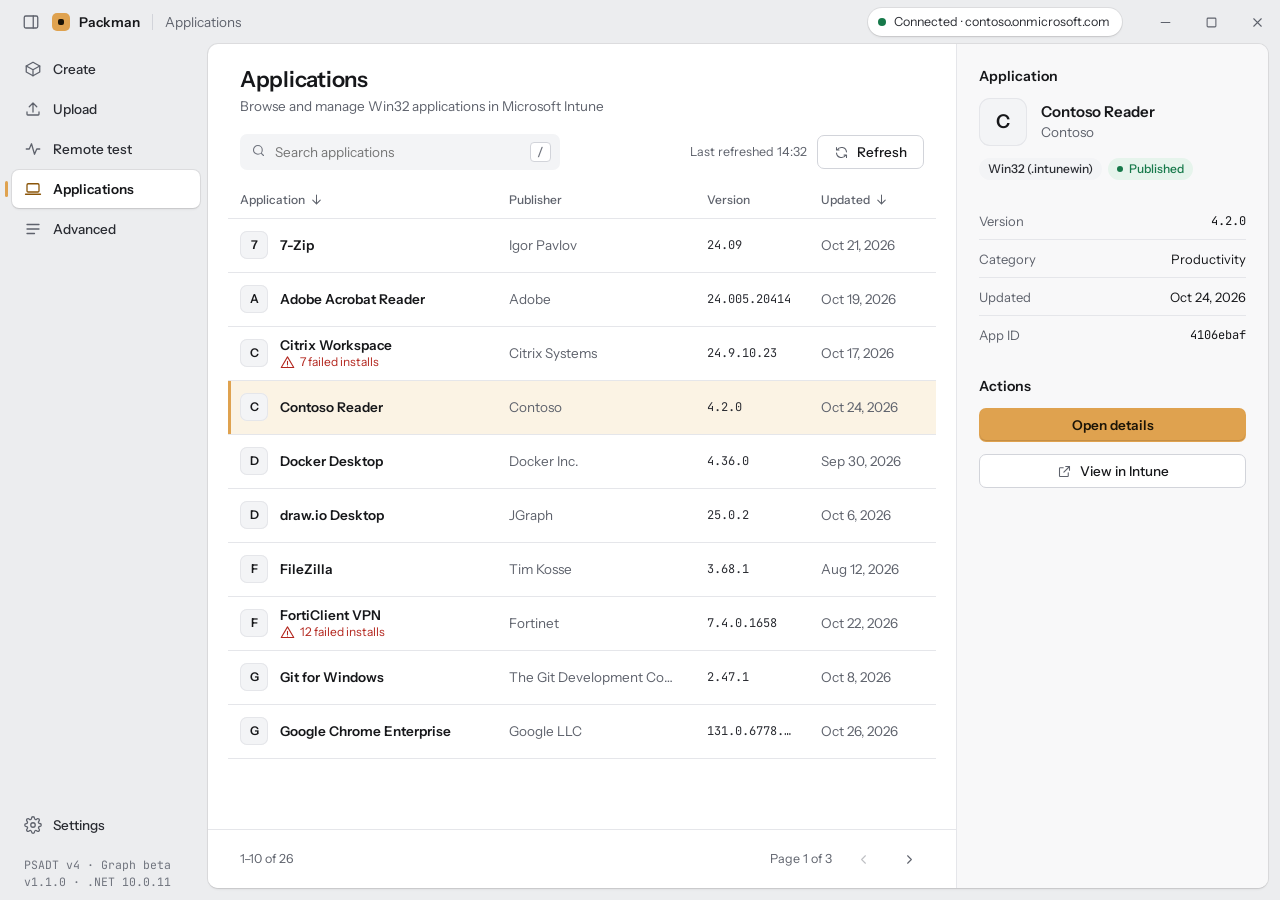
==== commit 8e5f46d1: "T-0177 build: Made Concept 1's left nav hideable via one .nav-hidden class" ====
--- a/out/design/concept-1/index.html
+++ b/out/design/concept-1/index.html
@@ -43,6 +43,7 @@
 
 <div class="app" id="app" data-conn="on">
   <header class="titlebar">
+    <button class="tbtn" id="nav-toggle" type="button" aria-label="Toggle navigation" aria-keyshortcuts="Control+B" title="Toggle navigation (Ctrl+B)"><svg class="i"><use href="#i-panel"/></svg></button>
     <div class="brand"><span class="brand-mark"></span>Packman</div>
     <span class="crumb" id="crumb">Applications</span>
     <span class="title-fill"></span>
@@ -644,6 +645,15 @@
     <div class="toast" id="toast" role="status" aria-live="polite"><svg class="i sm"><use href="#i-check"/></svg><span id="toast-t"></span></div>
     </main>
   </div>
+
+  <nav class="menubar" aria-label="Main">
+    <a href="#create" data-nav="create" data-tip="Create package"><svg class="i"><use href="#i-box"/></svg><span>Create</span></a>
+    <a href="#upload" data-nav="upload" data-tip="Upload to Intune"><svg class="i"><use href="#i-upload"/></svg><span>Upload</span></a>
+    <a href="#remote-test" data-nav="remote-test" data-tip="Remote test"><svg class="i"><use href="#i-pulse"/></svg><span>Remote test</span></a>
+    <a href="#applications" data-nav="applications" data-tip="Applications"><svg class="i"><use href="#i-laptop"/></svg><span>Applications</span></a>
+    <a href="#advanced" data-nav="advanced" data-tip="Advanced"><svg class="i"><use href="#i-list"/></svg><span>Advanced</span></a>
+    <a href="#settings" data-nav="settings" data-tip="Settings"><svg class="i"><use href="#i-gear"/></svg><span>Settings</span></a>
+  </nav>
 </div>
 
 <dialog id="dlg"><form method="dialog">
--- a/out/design/concept-1/styles.css
+++ b/out/design/concept-1/styles.css
@@ -15,6 +15,7 @@
   --accent-soft:#FBF3E4; --accent-line:#E9CFA0;
   --ok:#16794A; --ok-soft:#E6F4EC; --warn:#855F00; --warn-soft:#FBF1D6; --bad:#B3261E; --bad-soft:#FCEAE8;
   --code-bg:#1C1D20; --code-text:#E8E9EC; --code-dim:#8E929C;
+  --graphite:#1D2024; --graphite-2:#2B2F34; --graphite-line:#3A3F45; --dock-text:#C5CAD0;
   --sh-sm:0 2px 3px -1px rgba(0,0,0,.1),0 1px 0 0 rgba(25,28,33,.02),0 0 0 1px rgba(25,28,33,.08);
   --sh-md:0 0 0 1px rgba(0,0,0,.06),0 1px 1px -.5px rgba(0,0,0,.06),0 3px 3px -1.5px rgba(0,0,0,.06),0 6px 6px -3px rgba(0,0,0,.06),0 12px 12px -6px rgba(0,0,0,.06),0 24px 24px -12px rgba(0,0,0,.06);
   --sh-lg:0 2.8px 2.2px rgba(0,0,0,.034),0 6.7px 5.3px rgba(0,0,0,.048),0 12.5px 10px rgba(0,0,0,.06),0 22.3px 17.9px rgba(0,0,0,.072),0 41.8px 33.4px rgba(0,0,0,.086),0 100px 80px rgba(0,0,0,.12);
@@ -29,6 +30,7 @@
   --accent:#E0A050; --accent-hover:#EBB064; --accent-text:#EDB468; --accent-soft:#2E2618; --accent-line:#5A4524;
   --ok:#5CC48C; --ok-soft:#18291F; --warn:#E6C25A; --warn-soft:#2C2512; --bad:#FF8A80; --bad-soft:#341B19;
   --code-bg:#151618;
+  --graphite:#2C2F33; --graphite-2:#3B3F45; --graphite-line:#4B5058; --dock-text:#C5CAD0;
   --sh-sm:0 0 0 1px rgba(255,255,255,.07);
   --sh-md:0 0 0 1px rgba(255,255,255,.08),0 12px 24px -8px rgba(0,0,0,.5);
   --sh-lg:0 0 0 1px rgba(255,255,255,.09),0 40px 80px rgba(0,0,0,.6);
@@ -55,6 +57,8 @@
 .brand-mark{width:18px;height:18px;border-radius:5px;background:var(--accent);display:grid;place-items:center}
 .brand-mark::after{content:"";width:6px;height:6px;border-radius:2px;background:var(--accent-fg)}
 .crumb{color:var(--muted);padding-left:12px;border-left:1px solid var(--line-strong);line-height:16px}
+.tbtn{width:28px;height:28px;margin-right:-4px;display:grid;place-items:center;border:0;border-radius:7px;background:none;color:var(--muted);cursor:pointer}
+.tbtn:hover{background:var(--hover);color:var(--ink)}
 .title-fill{flex:1}
 .conn{display:flex;align-items:center;gap:8px;height:28px;padding:0 12px 0 10px;border-radius:14px;background:var(--page);box-shadow:var(--sh-sm);border:0;cursor:pointer;color:var(--text);font-size:12.5px}
 .conn .dot{width:8px;height:8px;border-radius:50%;background:var(--ok)}
@@ -79,6 +83,20 @@
 .nav-group{display:grid;gap:2px}
 .nav-fill{flex:1}
 .nav-meta{padding:12px 12px 0;color:var(--faint);font-size:11.5px;line-height:17px;font-family:var(--mono)}
+
+.menubar{display:none;justify-self:center;gap:2px;padding:6px;margin-bottom:12px;border-radius:18px;background:var(--graphite);color:var(--dock-text);box-shadow:var(--sh-md);position:relative;z-index:5}
+.menubar a{position:relative;display:flex;align-items:center;height:44px;padding:0 13px;border-radius:12px;color:var(--dock-text);transition:background .15s}
+.menubar a:hover{background:var(--graphite-2);color:#fff}
+.menubar a span{max-width:0;overflow:hidden;white-space:nowrap;font-weight:500;transition:max-width .28s cubic-bezier(.2,.7,.2,1),margin .28s}
+.menubar a[aria-current="page"]{background:#F4F5F6;color:#15181C}
+.menubar a[aria-current="page"] span{max-width:120px;margin-left:9px}
+.menubar a:not([aria-current])::after{content:attr(data-tip);position:absolute;bottom:54px;left:50%;transform:translateX(-50%) translateY(4px);background:var(--graphite);box-shadow:var(--sh-md);color:#fff;font-size:12.5px;padding:6px 10px;border-radius:7px;white-space:nowrap;opacity:0;pointer-events:none;transition:opacity .12s,transform .12s}
+.menubar a:not([aria-current]):hover::after,.menubar a:not([aria-current]):focus-visible::after{opacity:1;transform:translateX(-50%) translateY(0)}
+.app.nav-hidden{grid-template-rows:44px 1fr auto}
+.nav-hidden .shell{grid-template-columns:1fr}
+.nav-hidden .nav{display:none}
+.nav-hidden .menubar{display:flex}
+.nav-hidden .page{margin-left:12px}
 
 .page{container-type:inline-size;margin:0 12px 12px 0;background:var(--page);border-radius:10px;box-shadow:var(--sh-sm);min-height:0;position:relative;overflow:hidden;display:flex}
 [data-screen]{display:none;flex:1;min-width:0;min-height:0}
